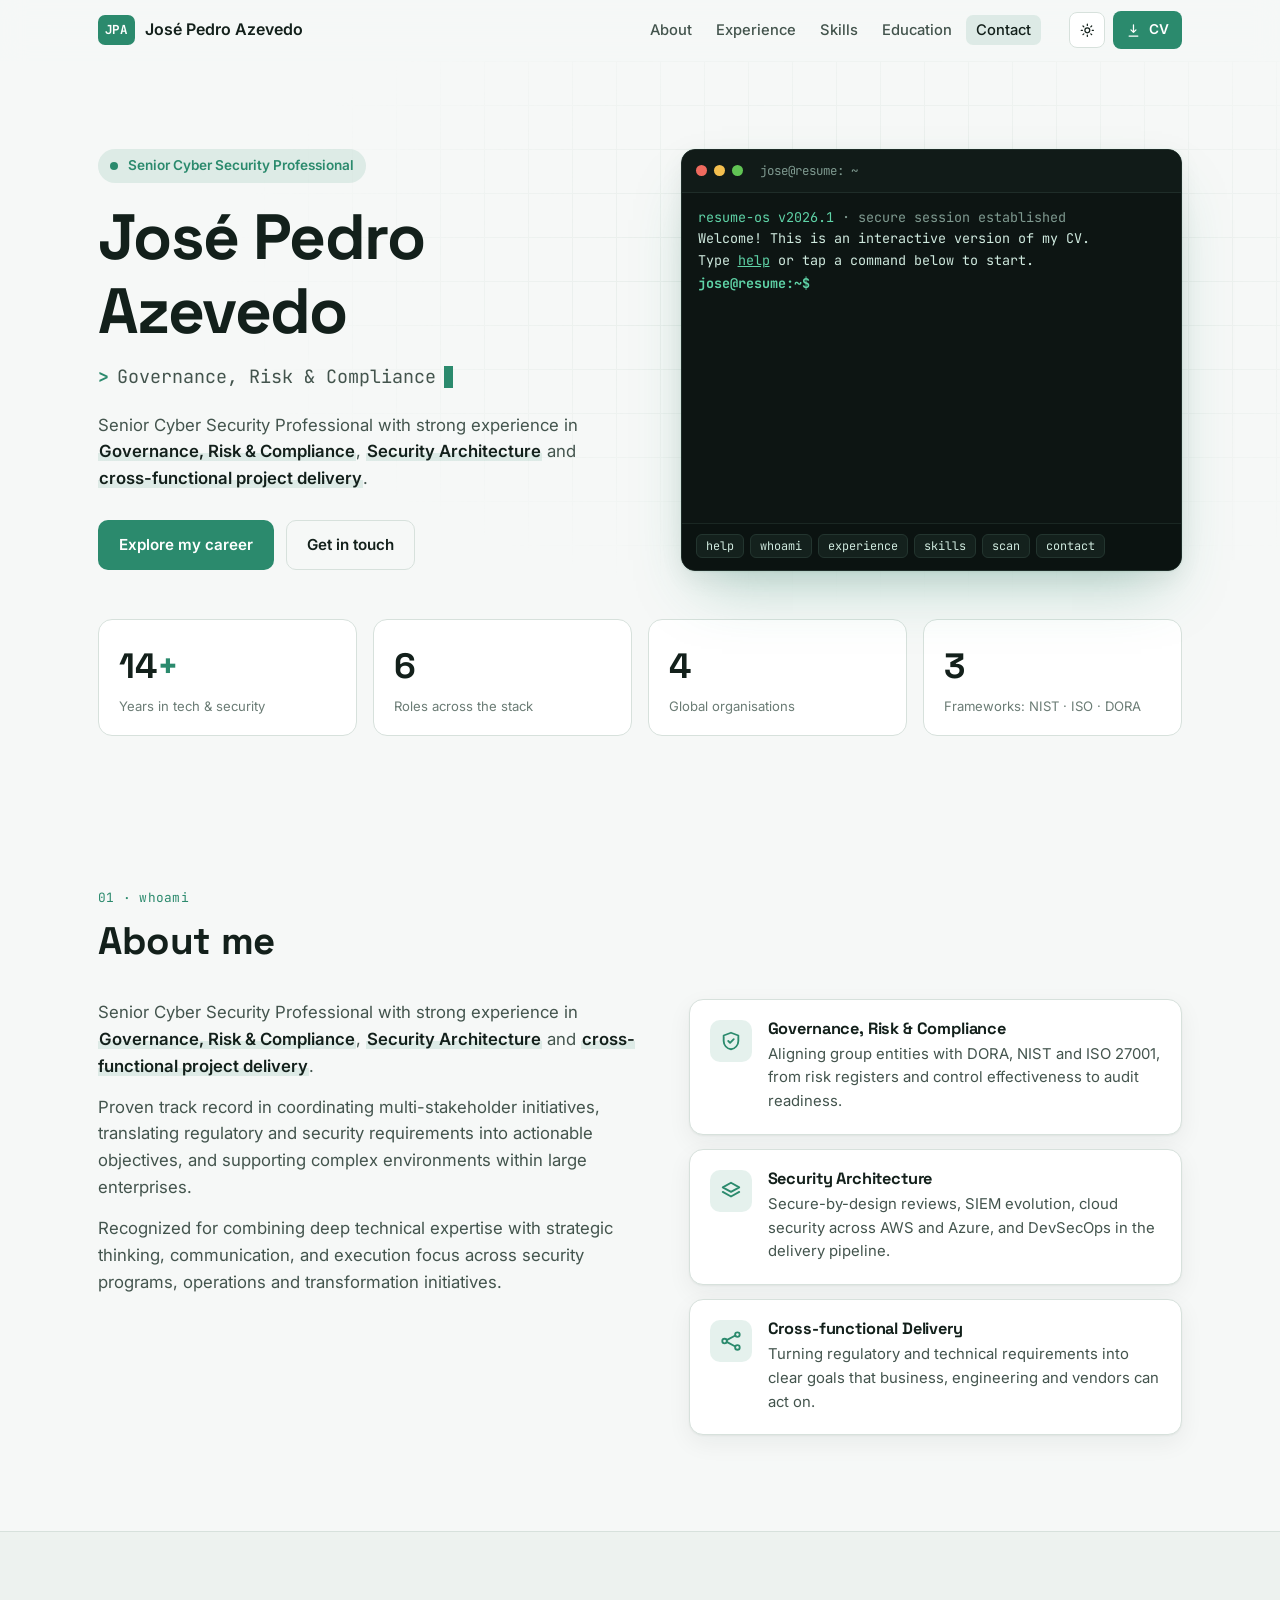
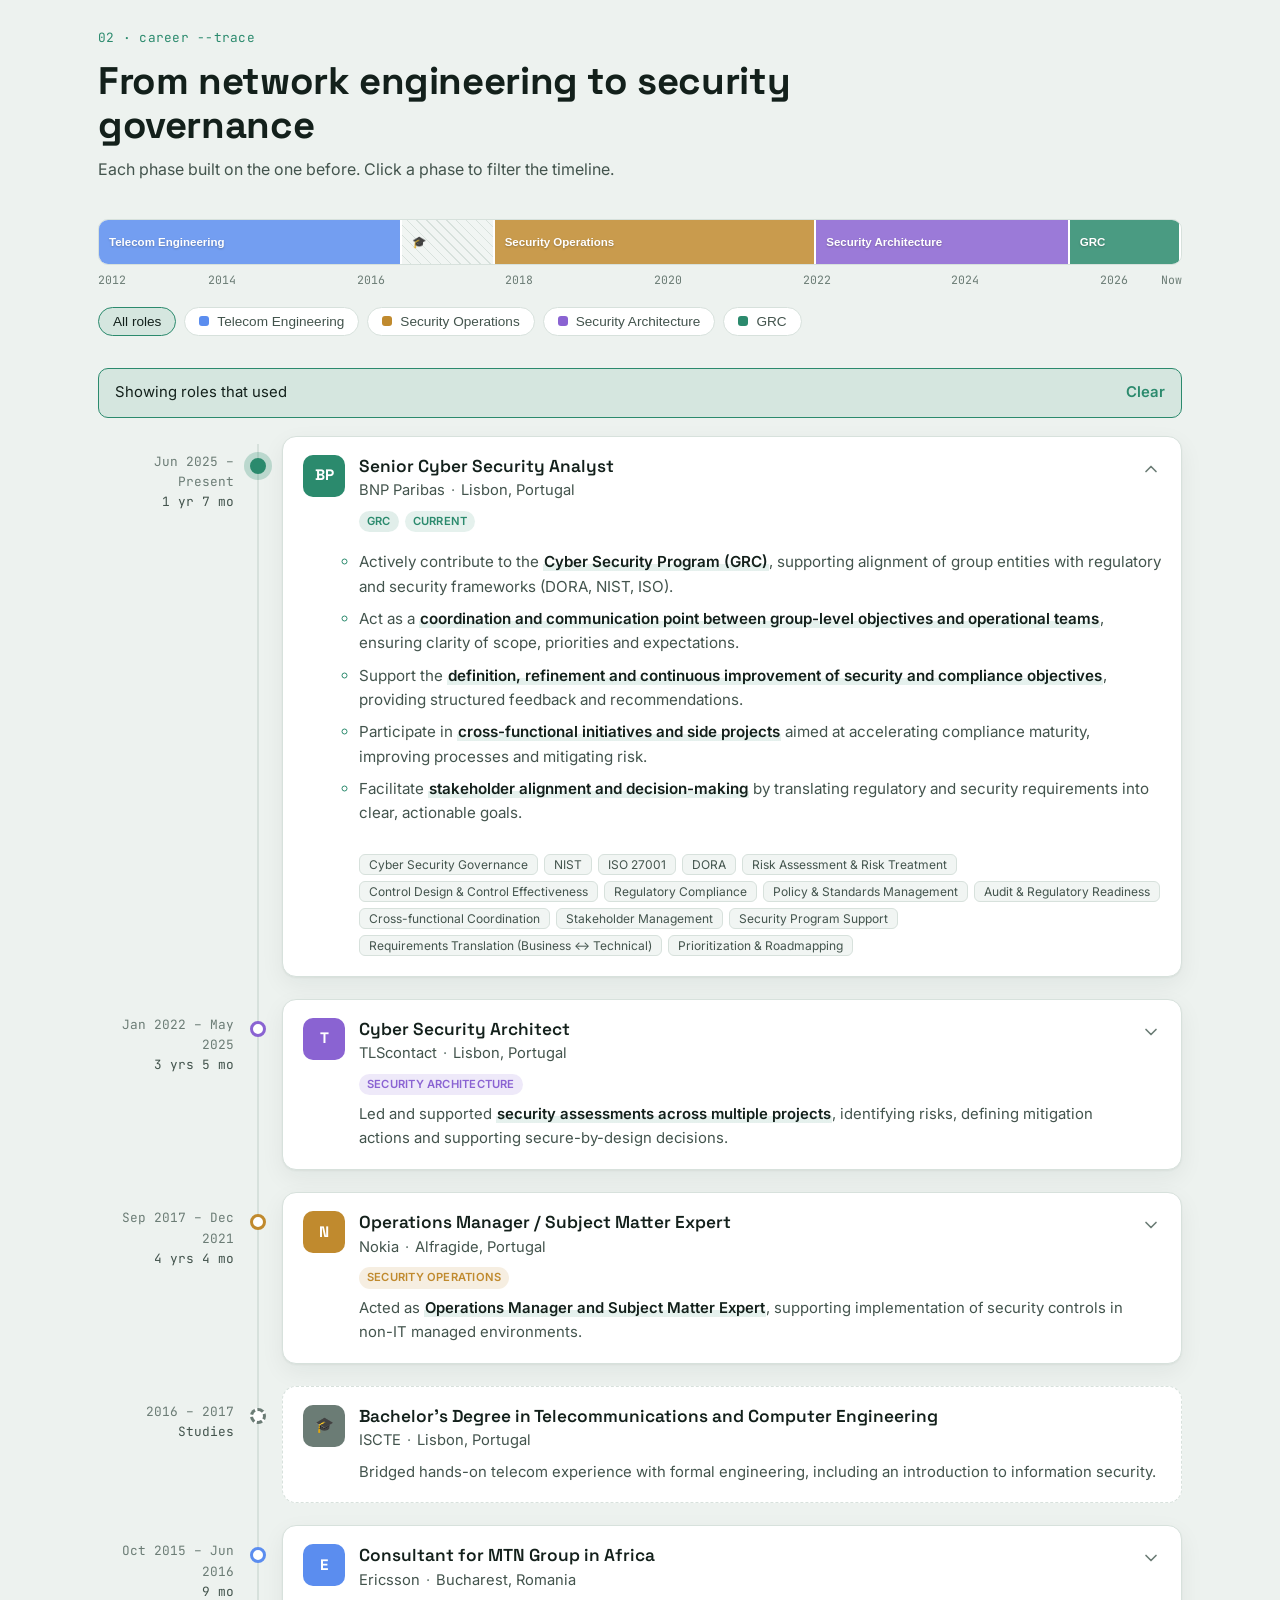
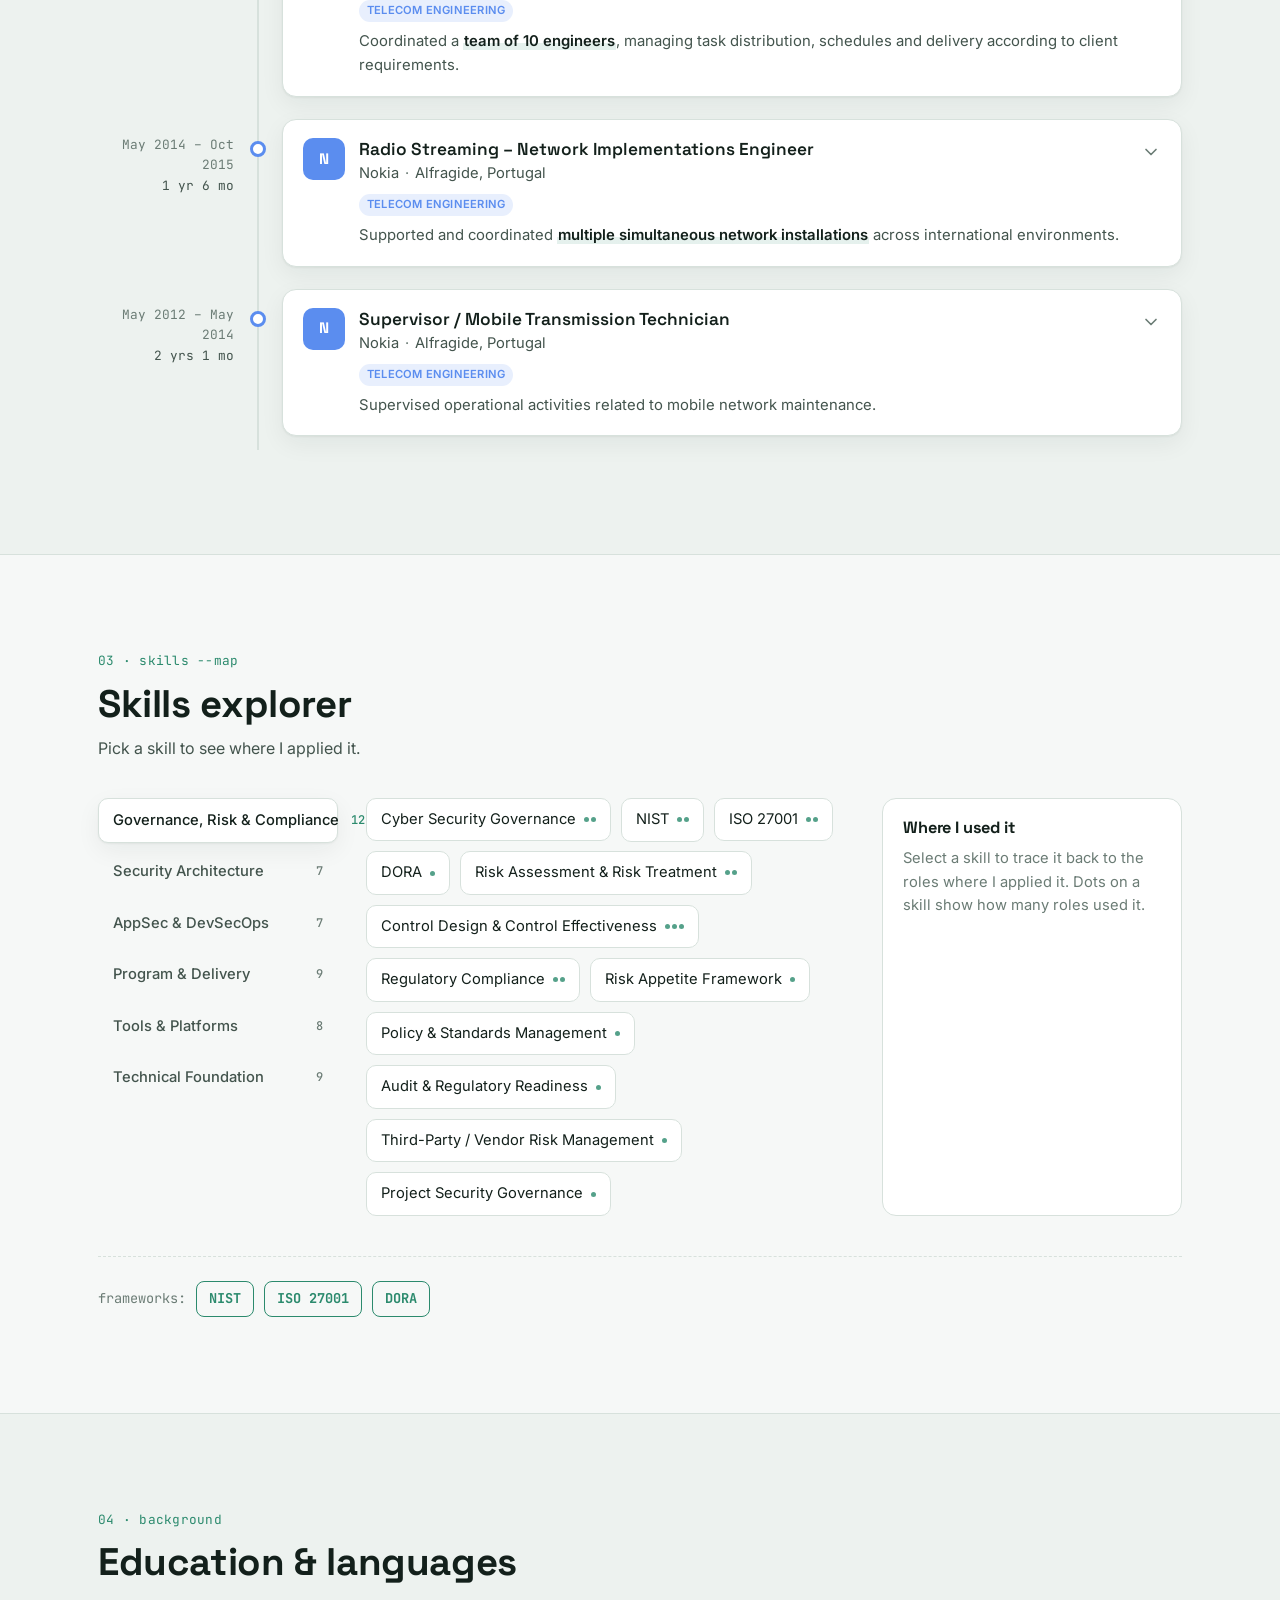
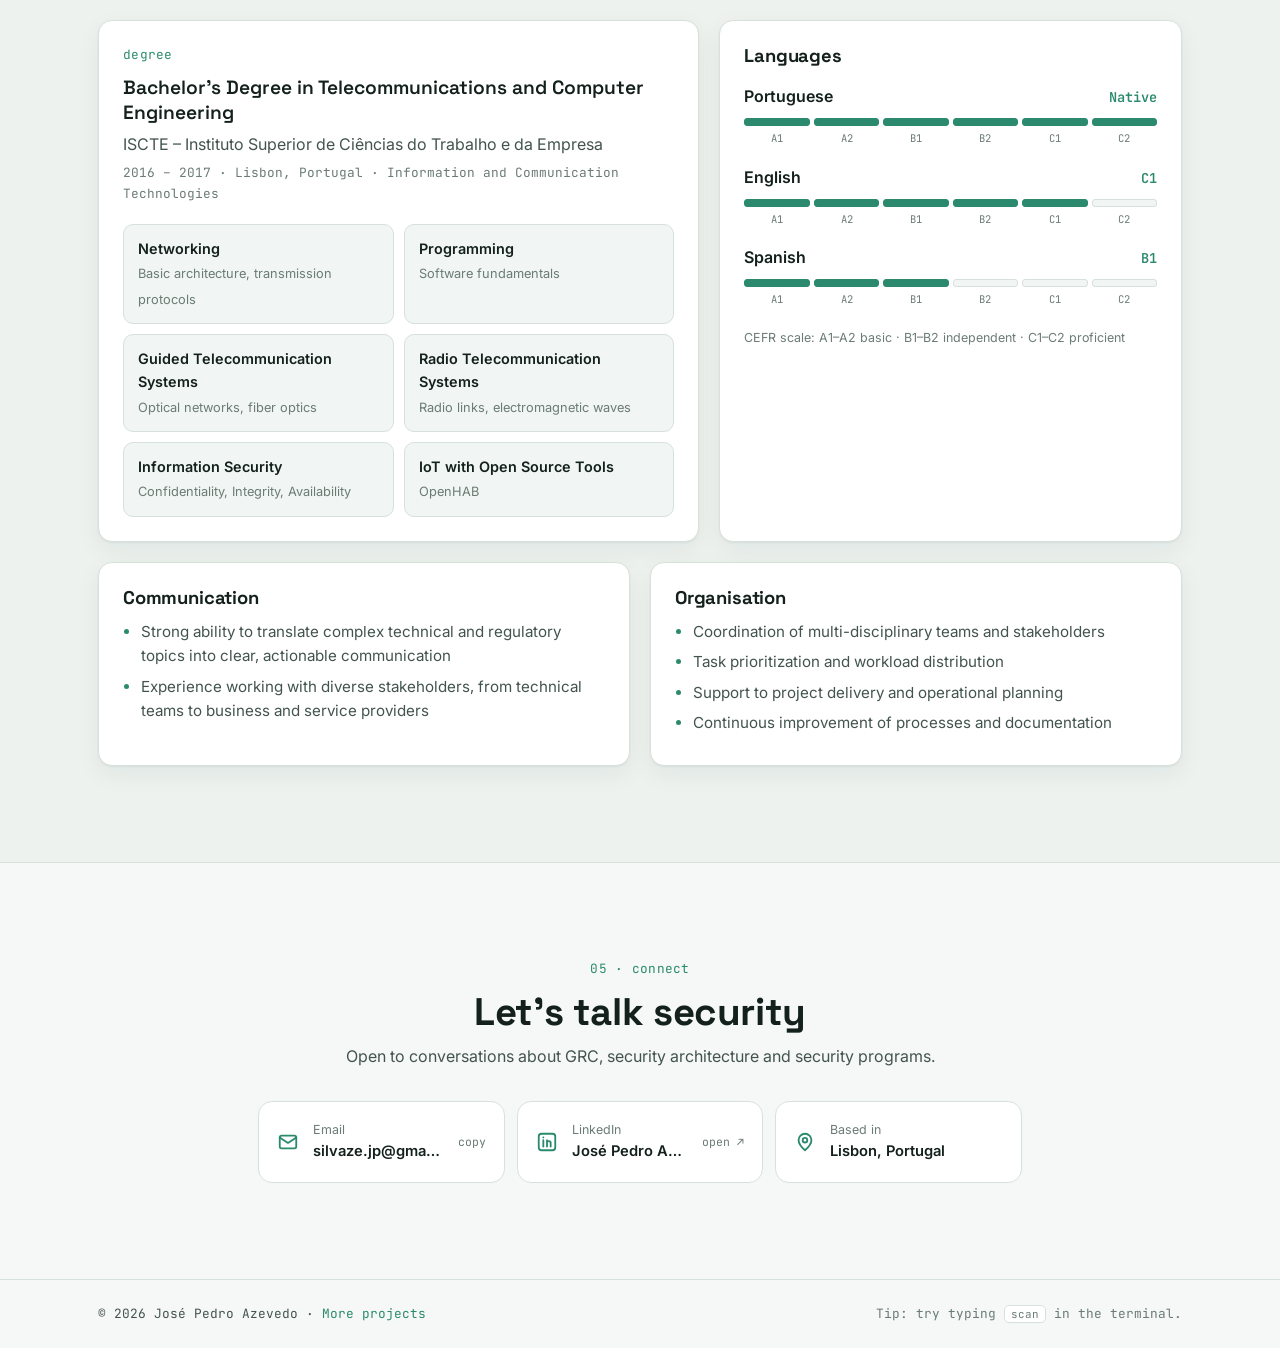
==== resume/index.html @ 29879150 "Restructure as portfolio: landing page at root, resume in resume/" ====
<!doctype html>
<html lang="en">
<head>
  <meta charset="utf-8">
  <meta name="viewport" content="width=device-width, initial-scale=1">
  <title>José Pedro Azevedo · Cyber Security</title>
  <meta name="description" content="José Pedro Azevedo – Senior Cyber Security Professional specialising in Governance, Risk & Compliance, Security Architecture and cross-functional delivery.">
  <link rel="icon" href="data:image/svg+xml,%3Csvg xmlns='http://www.w3.org/2000/svg' viewBox='0 0 32 32'%3E%3Cpath d='M16 2 4 7v8c0 7.5 5 13.5 12 15 7-1.5 12-7.5 12-15V7z' fill='%233b9e80'/%3E%3Cpath d='m11 16 3.5 3.5L21 13' stroke='%23fff' stroke-width='2.5' fill='none' stroke-linecap='round' stroke-linejoin='round'/%3E%3C/svg%3E">
  <link rel="preconnect" href="https://fonts.googleapis.com">
  <link rel="preconnect" href="https://fonts.gstatic.com" crossorigin>
  <link href="https://fonts.googleapis.com/css2?family=Inter:wght@400;500;600;700&family=JetBrains+Mono:wght@400;500;700&family=Space+Grotesk:wght@500;600;700&display=swap" rel="stylesheet">
  <link rel="stylesheet" href="css/styles.css">
  <script>
    // Apply saved theme before paint to avoid a flash
    try { const t = localStorage.getItem("theme"); if (t) document.documentElement.dataset.theme = t; } catch (e) {}
  </script>
</head>
<body>
  <a class="skip-link" href="#main">Skip to content</a>

  <header class="nav" id="top">
    <div class="container nav-inner">
      <a class="brand" href="#top" aria-label="Back to top">
        <span class="brand-mark" aria-hidden="true">JPA</span>
        <span class="brand-text">José Pedro Azevedo</span>
      </a>
      <nav aria-label="Sections">
        <ul class="nav-links">
          <li><a href="#about">About</a></li>
          <li><a href="#experience">Experience</a></li>
          <li><a href="#skills">Skills</a></li>
          <li><a href="#education">Education</a></li>
          <li><a href="#contact">Contact</a></li>
        </ul>
      </nav>
      <div class="nav-actions">
        <button class="icon-btn" id="theme-toggle" type="button" aria-label="Toggle light and dark theme">
          <svg class="i-sun" viewBox="0 0 24 24" aria-hidden="true"><circle cx="12" cy="12" r="4"/><path d="M12 2v2M12 20v2M4.9 4.9l1.4 1.4M17.7 17.7l1.4 1.4M2 12h2M20 12h2M4.9 19.1l1.4-1.4M17.7 6.3l1.4-1.4"/></svg>
          <svg class="i-moon" viewBox="0 0 24 24" aria-hidden="true"><path d="M21 12.8A9 9 0 1 1 11.2 3a7 7 0 0 0 9.8 9.8z"/></svg>
        </button>
        <a class="btn btn-small" id="cv-download" href="#" download>
          <svg viewBox="0 0 24 24" aria-hidden="true"><path d="M12 3v12m0 0-4-4m4 4 4-4M5 21h14"/></svg>
          <span>CV</span>
        </a>
      </div>
    </div>
  </header>

  <main id="main">
    <!-- HERO -->
    <section class="hero">
      <div class="grid-bg" aria-hidden="true"></div>
      <div class="container hero-inner">
        <div class="hero-copy">
          <p class="eyebrow"><span class="status-dot" aria-hidden="true"></span><span id="hero-title"></span></p>
          <h1 id="hero-name"></h1>
          <p class="hero-roles mono" aria-live="polite">
            <span class="prompt" aria-hidden="true">&gt;</span>
            <span id="typed-role"></span><span class="caret" aria-hidden="true"></span>
          </p>
          <p class="hero-lede" id="hero-lede"></p>
          <div class="hero-ctas">
            <a class="btn" href="#experience">Explore my career</a>
            <a class="btn btn-ghost" href="#contact">Get in touch</a>
          </div>
        </div>

        <div class="terminal" id="terminal" aria-label="Interactive resume terminal">
          <div class="terminal-bar">
            <span class="dot red"></span><span class="dot amber"></span><span class="dot green"></span>
            <span class="terminal-title mono">jose@resume: ~</span>
          </div>
          <div class="terminal-body mono" id="terminal-body" tabindex="0">
            <div id="terminal-output" aria-live="polite"></div>
            <form class="terminal-input-row" id="terminal-form" autocomplete="off">
              <label class="prompt" for="terminal-input">jose@resume:~$</label>
              <input id="terminal-input" type="text" spellcheck="false" autocapitalize="off" aria-label="Terminal command">
            </form>
          </div>
          <div class="terminal-hints" id="terminal-hints" aria-label="Suggested commands"></div>
        </div>
      </div>

      <div class="container">
        <dl class="stats" id="stats"></dl>
      </div>
    </section>

    <!-- ABOUT -->
    <section class="section" id="about">
      <div class="container">
        <header class="section-head reveal">
          <p class="section-kicker mono">01 · whoami</p>
          <h2>About me</h2>
        </header>
        <div class="about-grid">
          <div class="about-text reveal" id="about-text"></div>
          <div class="pillars" id="pillars"></div>
        </div>
      </div>
    </section>

    <!-- EXPERIENCE -->
    <section class="section section-alt" id="experience">
      <div class="container">
        <header class="section-head reveal">
          <p class="section-kicker mono">02 · career --trace</p>
          <h2>From network engineering to security governance</h2>
          <p class="section-sub">Each phase built on the one before. Click a phase to filter the timeline.</p>
        </header>

        <div class="trajectory reveal" id="trajectory">
          <div class="trajectory-track" id="trajectory-track"></div>
          <div class="trajectory-axis mono" id="trajectory-axis"></div>
          <div class="phase-filters" id="phase-filters" role="toolbar" aria-label="Filter by career phase"></div>
        </div>

        <div class="skill-banner" id="skill-banner" hidden>
          <span>Showing roles that used <strong id="skill-banner-name"></strong></span>
          <button type="button" class="link-btn" id="skill-banner-clear">Clear</button>
        </div>

        <ol class="timeline" id="timeline"></ol>
      </div>
    </section>

    <!-- SKILLS -->
    <section class="section" id="skills">
      <div class="container">
        <header class="section-head reveal">
          <p class="section-kicker mono">03 · skills --map</p>
          <h2>Skills explorer</h2>
          <p class="section-sub">Pick a skill to see where I applied it.</p>
        </header>

        <div class="skills-layout">
          <div class="skill-tabs" id="skill-tabs" role="tablist" aria-label="Skill categories"></div>
          <div class="skill-panel">
            <div class="skill-chips" id="skill-chips" role="tabpanel"></div>
            <aside class="skill-detail" id="skill-detail" aria-live="polite"></aside>
          </div>
        </div>

        <div class="frameworks reveal" aria-label="Frameworks">
          <span class="mono muted">frameworks:</span>
          <span class="fw">NIST</span><span class="fw">ISO 27001</span><span class="fw">DORA</span>
        </div>
      </div>
    </section>

    <!-- EDUCATION + LANGUAGES -->
    <section class="section section-alt" id="education">
      <div class="container">
        <header class="section-head reveal">
          <p class="section-kicker mono">04 · background</p>
          <h2>Education &amp; languages</h2>
        </header>
        <div class="edu-grid">
          <article class="card edu-card reveal" id="edu-card"></article>
          <article class="card reveal">
            <h3>Languages</h3>
            <div id="languages"></div>
            <p class="cefr-note muted">CEFR scale: A1–A2 basic · B1–B2 independent · C1–C2 proficient</p>
          </article>
        </div>
        <div class="soft-grid" id="soft-skills"></div>
      </div>
    </section>

    <!-- CONTACT -->
    <section class="section contact" id="contact">
      <div class="container contact-inner reveal">
        <p class="section-kicker mono">05 · connect</p>
        <h2>Let's talk security</h2>
        <p class="section-sub">Open to conversations about GRC, security architecture and security programs.</p>
        <div class="contact-actions">
          <button type="button" class="contact-card" id="copy-email">
            <svg viewBox="0 0 24 24" aria-hidden="true"><rect x="3" y="5" width="18" height="14" rx="2"/><path d="m3 7 9 6 9-6"/></svg>
            <span><span class="contact-label">Email</span><span class="contact-value" id="email-value"></span></span>
            <span class="contact-hint mono" id="copy-hint">copy</span>
          </button>
          <a class="contact-card" id="linkedin-link" target="_blank" rel="noopener">
            <svg viewBox="0 0 24 24" aria-hidden="true"><rect x="3" y="3" width="18" height="18" rx="3"/><path d="M8 10v7M8 7v.01M12 17v-4a2 2 0 0 1 4 0v4M12 10v7"/></svg>
            <span><span class="contact-label">LinkedIn</span><span class="contact-value">José Pedro Azevedo</span></span>
            <span class="contact-hint mono">open ↗</span>
          </a>
          <div class="contact-card static">
            <svg viewBox="0 0 24 24" aria-hidden="true"><path d="M12 21s-7-6.2-7-11a7 7 0 0 1 14 0c0 4.8-7 11-7 11z"/><circle cx="12" cy="10" r="2.5"/></svg>
            <span><span class="contact-label">Based in</span><span class="contact-value" id="location-value"></span></span>
          </div>
        </div>
      </div>
    </section>
  </main>

  <footer class="footer">
    <div class="container footer-inner mono">
      <span>© <span id="year"></span> José Pedro Azevedo · <a href="../">More projects</a></span>
      <span class="muted">Tip: try typing <kbd>scan</kbd> in the terminal.</span>
    </div>
  </footer>

  <script src="js/data.js"></script>
  <script src="js/app.js"></script>
</body>
</html>
---- resume/css/styles.css ----
/* ---------- Tokens ---------- */
:root {
  --bg: #f6f8f7;
  --bg-alt: #edf2ef;
  --surface: #ffffff;
  --surface-2: #f1f5f3;
  --border: #d7e1dc;
  --text: #13201b;
  --text-2: #43544d;
  --muted: #6b7c75;
  --accent: #2b8a6d;
  --accent-strong: #0d5942;
  --accent-soft: rgba(43, 138, 109, 0.12);
  --accent-glow: rgba(43, 138, 109, 0.28);
  --term-bg: #0d1513;
  --term-text: #cfe9de;
  --term-muted: #7f9a90;
  --term-accent: #5fd3a7;
  --phase-telecom: #5b8def;
  --phase-secops: #c08a2e;
  --phase-arch: #8a63d2;
  --phase-grc: #2b8a6d;
  --shadow: 0 1px 2px rgba(16, 32, 26, 0.05), 0 8px 24px rgba(16, 32, 26, 0.06);
  --radius: 14px;
  --font-sans: "Inter", system-ui, -apple-system, "Segoe UI", sans-serif;
  --font-display: "Space Grotesk", var(--font-sans);
  --font-mono: "JetBrains Mono", ui-monospace, "Cascadia Code", Consolas, monospace;
  color-scheme: light;
}

@media (prefers-color-scheme: dark) {
  :root:not([data-theme="light"]) {
    --bg: #0a100e;
    --bg-alt: #0e1613;
    --surface: #121c19;
    --surface-2: #17231f;
    --border: #22332d;
    --text: #e6f0ec;
    --text-2: #b3c4bd;
    --muted: #7d918a;
    --accent: #4cc497;
    --accent-strong: #7fe0bb;
    --accent-soft: rgba(76, 196, 151, 0.12);
    --accent-glow: rgba(76, 196, 151, 0.3);
    --term-bg: #070c0b;
    --phase-telecom: #6f9cf5;
    --phase-secops: #e0a94a;
    --phase-arch: #a585e6;
    --phase-grc: #4cc497;
    --shadow: 0 1px 2px rgba(0, 0, 0, 0.3), 0 12px 32px rgba(0, 0, 0, 0.35);
    color-scheme: dark;
  }
}

:root[data-theme="dark"] {
  --bg: #0a100e;
  --bg-alt: #0e1613;
  --surface: #121c19;
  --surface-2: #17231f;
  --border: #22332d;
  --text: #e6f0ec;
  --text-2: #b3c4bd;
  --muted: #7d918a;
  --accent: #4cc497;
  --accent-strong: #7fe0bb;
  --accent-soft: rgba(76, 196, 151, 0.12);
  --accent-glow: rgba(76, 196, 151, 0.3);
  --term-bg: #070c0b;
  --phase-telecom: #6f9cf5;
  --phase-secops: #e0a94a;
  --phase-arch: #a585e6;
  --phase-grc: #4cc497;
  --shadow: 0 1px 2px rgba(0, 0, 0, 0.3), 0 12px 32px rgba(0, 0, 0, 0.35);
  color-scheme: dark;
}

/* ---------- Base ---------- */
*, *::before, *::after { box-sizing: border-box; }
html { scroll-behavior: smooth; scroll-padding-top: 72px; }
body {
  margin: 0;
  background: var(--bg);
  color: var(--text);
  font-family: var(--font-sans);
  font-size: 16px;
  line-height: 1.6;
  -webkit-font-smoothing: antialiased;
  overflow-x: hidden;
}
h1, h2, h3 { font-family: var(--font-display); line-height: 1.15; margin: 0; letter-spacing: -0.01em; }
h2 { font-size: clamp(1.7rem, 3.2vw, 2.4rem); }
h3 { font-size: 1.15rem; }
p { margin: 0; }
a { color: var(--accent); text-decoration: none; }
a:hover { text-decoration: underline; }
svg { width: 1.1em; height: 1.1em; fill: none; stroke: currentColor; stroke-width: 2; stroke-linecap: round; stroke-linejoin: round; flex-shrink: 0; }
strong, mark.hl { color: var(--text); font-weight: 600; }
mark.hl { background: linear-gradient(transparent 62%, var(--accent-soft) 62%); padding: 0 1px; }
.mono { font-family: var(--font-mono); }
.muted { color: var(--muted); }
kbd { font-family: var(--font-mono); font-size: 0.85em; padding: 1px 6px; border: 1px solid var(--border); border-radius: 5px; background: var(--surface); }
:focus-visible { outline: 2px solid var(--accent); outline-offset: 2px; border-radius: 6px; }

.container { width: 100%; max-width: 1140px; margin: 0 auto; padding: 0 16px; }
@media (min-width: 640px) { .container { padding: 0 28px; } }

.skip-link { position: absolute; left: -999px; top: 8px; background: var(--accent); color: #fff; padding: 8px 12px; border-radius: 8px; z-index: 100; }
.skip-link:focus { left: 8px; }

/* ---------- Buttons ---------- */
.btn {
  display: inline-flex; align-items: center; gap: 8px;
  padding: 12px 20px; border-radius: 10px;
  background: var(--accent); color: #fff; font-weight: 600; font-size: 0.95rem;
  border: 1px solid transparent; cursor: pointer;
  transition: transform 0.15s ease, box-shadow 0.2s ease, background 0.2s;
}
:root[data-theme="dark"] .btn:not(.btn-ghost) { color: #06120d; }
@media (prefers-color-scheme: dark) { :root:not([data-theme="light"]) .btn:not(.btn-ghost) { color: #06120d; } }
.btn:hover { text-decoration: none; transform: translateY(-1px); box-shadow: 0 6px 20px var(--accent-glow); }
.btn-ghost { background: transparent; color: var(--text); border-color: var(--border); }
.btn-ghost:hover { border-color: var(--accent); box-shadow: none; }
.btn-small { padding: 7px 12px; font-size: 0.85rem; border-radius: 8px; }
.icon-btn {
  display: grid; place-items: center; width: 36px; height: 36px;
  border-radius: 8px; border: 1px solid var(--border); background: var(--surface); color: var(--text); cursor: pointer;
}
.icon-btn:hover { border-color: var(--accent); }
.i-moon { display: none; }
:root[data-theme="dark"] .i-sun { display: none; }
:root[data-theme="dark"] .i-moon { display: block; }
@media (prefers-color-scheme: dark) {
  :root:not([data-theme="light"]) .i-sun { display: none; }
  :root:not([data-theme="light"]) .i-moon { display: block; }
}
.link-btn { background: none; border: 0; color: var(--accent); font: inherit; font-weight: 600; cursor: pointer; padding: 0; }

/* ---------- Nav ---------- */
.nav {
  position: sticky; top: 0; z-index: 50;
  background: color-mix(in srgb, var(--bg) 82%, transparent);
  backdrop-filter: saturate(160%) blur(12px);
  border-bottom: 1px solid transparent;
  transition: border-color 0.2s;
}
.nav.scrolled { border-bottom-color: var(--border); }
.nav-inner { display: flex; align-items: center; gap: 20px; height: 60px; }
.brand { display: flex; align-items: center; gap: 10px; color: var(--text); font-weight: 600; }
.brand:hover { text-decoration: none; }
.brand-mark {
  font-family: var(--font-mono); font-size: 0.78rem; font-weight: 700;
  padding: 5px 7px; border-radius: 7px; background: var(--accent); color: #fff; letter-spacing: 0.04em;
}
.brand-text { display: none; }
@media (min-width: 1000px) { .brand-text { display: inline; } }
nav { margin-left: auto; }
.nav-links { display: none; list-style: none; margin: 0; padding: 0; gap: 4px; }
@media (min-width: 760px) { .nav-links { display: flex; } }
.nav-links a { color: var(--text-2); padding: 6px 10px; border-radius: 7px; font-size: 0.92rem; font-weight: 500; }
.nav-links a:hover, .nav-links a.active { color: var(--text); background: var(--accent-soft); text-decoration: none; }
.nav-actions { display: flex; gap: 8px; align-items: center; margin-left: auto; }
@media (min-width: 760px) { .nav-actions { margin-left: 8px; } }

/* ---------- Hero ---------- */
.hero { position: relative; padding: 56px 0 40px; overflow: hidden; }
@media (min-width: 900px) { .hero { padding: 88px 0 56px; } }
.grid-bg {
  position: absolute; inset: 0; pointer-events: none;
  background-image:
    linear-gradient(var(--border) 1px, transparent 1px),
    linear-gradient(90deg, var(--border) 1px, transparent 1px);
  background-size: 44px 44px;
  mask-image: radial-gradient(ellipse 70% 60% at 70% 30%, #000 10%, transparent 75%);
  -webkit-mask-image: radial-gradient(ellipse 70% 60% at 70% 30%, #000 10%, transparent 75%);
  opacity: 0.55;
}
.hero-inner { position: relative; display: grid; gap: 40px; align-items: center; }
@media (min-width: 960px) { .hero-inner { grid-template-columns: 1.05fr 1fr; gap: 56px; } }
.eyebrow {
  display: inline-flex; align-items: center; gap: 10px;
  font-size: 0.85rem; font-weight: 600; color: var(--accent);
  padding: 6px 12px; border-radius: 999px; background: var(--accent-soft);
}
.status-dot { width: 8px; height: 8px; border-radius: 50%; background: var(--accent); box-shadow: 0 0 0 0 var(--accent-glow); animation: pulse 2s infinite; }
@keyframes pulse { 0% { box-shadow: 0 0 0 0 var(--accent-glow); } 70% { box-shadow: 0 0 0 10px transparent; } 100% { box-shadow: 0 0 0 0 transparent; } }
.hero h1 { font-size: clamp(2.4rem, 6vw, 4rem); margin: 18px 0 12px; letter-spacing: -0.025em; }
.hero-roles { font-size: clamp(0.95rem, 2vw, 1.15rem); color: var(--text-2); min-height: 1.8em; display: flex; align-items: center; gap: 8px; }
.prompt { color: var(--accent); font-weight: 700; }
.caret { display: inline-block; width: 9px; height: 1.15em; background: var(--accent); animation: blink 1s steps(1) infinite; vertical-align: text-bottom; }
@keyframes blink { 50% { opacity: 0; } }
.hero-lede { margin-top: 18px; font-size: 1.05rem; color: var(--text-2); max-width: 56ch; }
.hero-ctas { display: flex; flex-wrap: wrap; gap: 12px; margin-top: 28px; }

/* ---------- Terminal ---------- */
.terminal {
  background: var(--term-bg); border-radius: var(--radius);
  border: 1px solid #1f2d29; box-shadow: var(--shadow), 0 0 0 1px rgba(95, 211, 167, 0.04), 0 30px 60px -20px rgba(43, 138, 109, 0.35);
  overflow: hidden; min-width: 0;
}
.terminal-bar { display: flex; align-items: center; gap: 7px; padding: 11px 14px; background: #111b18; border-bottom: 1px solid #1f2d29; }
.dot { width: 11px; height: 11px; border-radius: 50%; }
.dot.red { background: #ef6a5e; } .dot.amber { background: #f4bf4f; } .dot.green { background: #61c454; }
.terminal-title { margin-left: 10px; font-size: 0.78rem; color: var(--term-muted); }
.terminal-body {
  height: 330px; overflow-y: auto; padding: 14px 16px; font-size: 0.84rem; line-height: 1.6;
  color: var(--term-text); cursor: text; scrollbar-width: thin; scrollbar-color: #2a3c36 transparent;
}
.terminal-body:focus { outline: none; }
.terminal-body .line { white-space: pre-wrap; word-break: break-word; }
.terminal-body .cmd { color: #fff; }
.terminal-body .cmd .prompt { color: var(--term-accent); margin-right: 8px; }
.terminal-body .t-accent { color: var(--term-accent); }
.terminal-body .t-muted { color: var(--term-muted); }
.terminal-body .t-warn { color: #f4bf4f; }
.terminal-body .t-err { color: #ef6a5e; }
.terminal-body .t-link { color: var(--term-accent); text-decoration: underline; cursor: pointer; }
.terminal-input-row { display: flex; align-items: center; gap: 8px; margin-top: 2px; }
.terminal-input-row .prompt { color: var(--term-accent); white-space: nowrap; }
.terminal-input-row input {
  flex: 1; min-width: 0; background: transparent; border: 0; outline: 0;
  color: #fff; font: inherit; caret-color: var(--term-accent); padding: 0;
}
.terminal-hints { display: flex; flex-wrap: wrap; gap: 6px; padding: 10px 14px 12px; border-top: 1px solid #1a2723; background: #0b1311; }
.hint {
  font-family: var(--font-mono); font-size: 0.74rem; color: var(--term-text);
  background: #14211d; border: 1px solid #23352f; border-radius: 6px; padding: 3px 9px; cursor: pointer;
}
.hint:hover { border-color: var(--term-accent); color: #fff; }

/* ---------- Stats ---------- */
.stats { display: grid; grid-template-columns: repeat(2, 1fr); gap: 12px; margin: 48px 0 0; }
@media (min-width: 760px) { .stats { grid-template-columns: repeat(4, 1fr); gap: 16px; } }
.stat { background: var(--surface); border: 1px solid var(--border); border-radius: var(--radius); padding: 18px 20px; }
.stat dt { font-size: 0.82rem; color: var(--muted); order: 2; }
.stat dd { margin: 0 0 2px; font-family: var(--font-display); font-weight: 700; font-size: clamp(1.7rem, 3.4vw, 2.2rem); color: var(--text); }
.stat dd span.unit { color: var(--accent); }
.stat { display: flex; flex-direction: column; }

/* ---------- Sections ---------- */
.section { padding: 72px 0; }
@media (min-width: 900px) { .section { padding: 96px 0; } }
.section-alt { background: var(--bg-alt); border-top: 1px solid var(--border); border-bottom: 1px solid var(--border); }
.section-head { margin-bottom: 36px; max-width: 720px; }
.section-kicker { font-size: 0.8rem; color: var(--accent); margin-bottom: 10px; letter-spacing: 0.02em; }
.section-sub { color: var(--text-2); margin-top: 10px; }
.card { background: var(--surface); border: 1px solid var(--border); border-radius: var(--radius); padding: 24px; box-shadow: var(--shadow); }

/* ---------- About ---------- */
.about-grid { display: grid; gap: 32px; }
@media (min-width: 900px) { .about-grid { grid-template-columns: 1.1fr 1fr; gap: 48px; } }
.about-text p { color: var(--text-2); font-size: 1.05rem; }
.about-text p + p { margin-top: 14px; }
.pillars { display: grid; gap: 14px; }
.pillar { display: flex; gap: 16px; padding: 20px; }
.pillar-icon { width: 42px; height: 42px; border-radius: 10px; display: grid; place-items: center; background: var(--accent-soft); color: var(--accent); flex-shrink: 0; }
.pillar-icon svg { width: 22px; height: 22px; }
.pillar h3 { font-size: 1.02rem; margin-bottom: 4px; }
.pillar p { color: var(--text-2); font-size: 0.93rem; }

/* ---------- Trajectory ---------- */
.trajectory { margin-bottom: 32px; }
.trajectory-track {
  position: relative; height: 46px; border-radius: 10px; background: var(--surface);
  border: 1px solid var(--border); overflow: hidden;
}
.seg {
  position: absolute; top: 0; bottom: 0; border: 0; padding: 0; cursor: pointer;
  background: var(--seg-color); opacity: 0.85; transition: opacity 0.2s, filter 0.2s;
  border-right: 2px solid var(--surface);
}
.seg:hover, .seg:focus-visible { opacity: 1; filter: brightness(1.08); }
.seg.dim { opacity: 0.22; }
.seg-label {
  position: absolute; left: 10px; top: 50%; transform: translateY(-50%);
  font-size: 0.72rem; font-weight: 600; color: #fff; white-space: nowrap; pointer-events: none;
  text-shadow: 0 1px 2px rgba(0, 0, 0, 0.3);
}
.seg.gap { background: repeating-linear-gradient(45deg, var(--surface-2), var(--surface-2) 6px, var(--border) 6px, var(--border) 7px); opacity: 1; cursor: default; }
.seg.gap .seg-label { color: var(--muted); text-shadow: none; }
.trajectory-axis { position: relative; height: 22px; font-size: 0.72rem; color: var(--muted); margin-top: 6px; }
.trajectory-axis span { position: absolute; transform: translateX(-50%); }
.trajectory-axis span:first-child { transform: none; }
.trajectory-axis span:last-child { transform: translateX(-100%); }
.phase-filters { display: flex; flex-wrap: wrap; gap: 8px; margin-top: 14px; }
.chip {
  display: inline-flex; align-items: center; gap: 8px;
  font-size: 0.85rem; font-weight: 500; color: var(--text-2);
  background: var(--surface); border: 1px solid var(--border); border-radius: 999px; padding: 6px 14px; cursor: pointer;
  transition: border-color 0.15s, background 0.15s, color 0.15s;
}
.chip:hover { border-color: var(--accent); color: var(--text); }
.chip[aria-pressed="true"] { background: var(--accent-soft); border-color: var(--accent); color: var(--text); }
.chip .swatch { width: 10px; height: 10px; border-radius: 3px; background: var(--seg-color); }

.skill-banner {
  display: flex; align-items: center; justify-content: space-between; gap: 12px; flex-wrap: wrap;
  padding: 12px 16px; border-radius: 10px; margin-bottom: 18px;
  background: var(--accent-soft); border: 1px solid var(--accent); font-size: 0.93rem;
}

/* ---------- Timeline ---------- */
.timeline { list-style: none; margin: 0; padding: 0; position: relative; }
.timeline::before { content: ""; position: absolute; left: 15px; top: 8px; bottom: 8px; width: 2px; background: var(--border); }
@media (min-width: 760px) { .timeline::before { left: 159px; } }
.role { position: relative; display: grid; gap: 6px; padding: 0 0 22px 44px; transition: opacity 0.3s; }
@media (min-width: 760px) { .role { grid-template-columns: 136px 1fr; gap: 48px; padding-left: 0; } }
.role[hidden] { display: none; }
.role.dim { opacity: 0.32; }
.role-node {
  position: absolute; left: 8px; top: 22px; width: 16px; height: 16px; border-radius: 50%;
  background: var(--surface); border: 3px solid var(--seg-color); z-index: 1;
}
@media (min-width: 760px) { .role-node { left: 152px; } }
.role.current .role-node { background: var(--seg-color); box-shadow: 0 0 0 6px color-mix(in srgb, var(--seg-color) 25%, transparent); }
.role-when { padding-top: 16px; font-family: var(--font-mono); font-size: 0.8rem; color: var(--muted); }
@media (min-width: 760px) { .role-when { text-align: right; } }
.role-when .dur { display: block; color: var(--text-2); }
.role-card { padding: 0; overflow: hidden; transition: border-color 0.2s, box-shadow 0.2s, transform 0.2s; }
.role.match .role-card { border-color: var(--accent); box-shadow: 0 0 0 3px var(--accent-soft), var(--shadow); }
.role-head {
  display: flex; align-items: flex-start; gap: 14px; width: 100%; text-align: left;
  background: none; border: 0; padding: 18px 20px; color: inherit; font: inherit; cursor: pointer;
}
.role-logo {
  width: 42px; height: 42px; border-radius: 10px; flex-shrink: 0; display: grid; place-items: center;
  font-family: var(--font-display); font-weight: 700; font-size: 0.95rem; color: #fff; background: var(--seg-color);
}
.role-meta { flex: 1; min-width: 0; }
.role-title { font-family: var(--font-display); font-weight: 600; font-size: 1.08rem; line-height: 1.3; }
.role-company { color: var(--text-2); font-size: 0.92rem; margin-top: 2px; }
.role-company .sep { color: var(--muted); margin: 0 6px; }
.badge {
  display: inline-block; font-size: 0.7rem; font-weight: 600; letter-spacing: 0.02em; text-transform: uppercase;
  padding: 2px 8px; border-radius: 999px; margin-top: 8px;
  color: var(--seg-color); background: color-mix(in srgb, var(--seg-color) 14%, transparent);
}
.badge.now { color: var(--accent); background: var(--accent-soft); margin-left: 6px; }
.role-preview { color: var(--text-2); font-size: 0.93rem; margin-top: 8px; }
.chev { margin-top: 4px; color: var(--muted); transition: transform 0.25s; width: 20px; height: 20px; }
.role-head[aria-expanded="true"] .chev { transform: rotate(180deg); }
.role-head[aria-expanded="true"] .role-preview { display: none; }
.role-body { display: grid; grid-template-rows: 0fr; transition: grid-template-rows 0.3s ease; }
.role-body > div { overflow: hidden; }
.role-head[aria-expanded="true"] + .role-body { grid-template-rows: 1fr; }
.role-body ul { margin: 0; padding: 0 20px 20px 76px; color: var(--text-2); font-size: 0.95rem; }
@media (max-width: 560px) { .role-body ul { padding-left: 38px; } }
.role-body li { margin-bottom: 8px; }
.role-body li::marker { color: var(--seg-color); }
.role-focus { font-family: var(--font-mono); font-size: 0.78rem; color: var(--muted); padding: 0 20px 10px 76px; }
@media (max-width: 560px) { .role-focus { padding-left: 38px; } }
.role-tags { display: flex; flex-wrap: wrap; gap: 6px; padding: 0 20px 20px 76px; }
@media (max-width: 560px) { .role-tags { padding-left: 20px; } }
.tag { font-size: 0.75rem; padding: 2px 9px; border-radius: 6px; background: var(--surface-2); border: 1px solid var(--border); color: var(--text-2); cursor: pointer; font-family: inherit; }
.tag:hover { border-color: var(--accent); color: var(--text); }

.timeline-edu .role-card { border-style: dashed; box-shadow: none; }
.timeline-edu .role-node { border-style: dashed; }

/* ---------- Skills ---------- */
.skills-layout { display: grid; gap: 20px; }
@media (min-width: 900px) { .skills-layout { grid-template-columns: 240px 1fr; gap: 28px; } }
.skill-tabs { display: flex; gap: 6px; overflow-x: auto; padding-bottom: 4px; scrollbar-width: none; }
@media (min-width: 900px) { .skill-tabs { flex-direction: column; overflow: visible; } }
.skill-tab {
  display: flex; justify-content: space-between; align-items: center; gap: 12px;
  text-align: left; white-space: nowrap; font: inherit; font-size: 0.92rem; font-weight: 500;
  padding: 10px 14px; border-radius: 10px; border: 1px solid transparent; background: transparent; color: var(--text-2); cursor: pointer;
}
.skill-tab .count { font-family: var(--font-mono); font-size: 0.75rem; color: var(--muted); }
.skill-tab:hover { background: var(--surface); color: var(--text); }
.skill-tab[aria-selected="true"] { background: var(--surface); border-color: var(--border); color: var(--text); box-shadow: var(--shadow); }
.skill-tab[aria-selected="true"] .count { color: var(--accent); }
.skill-panel { display: grid; gap: 20px; align-content: start; }
@media (min-width: 1100px) { .skill-panel { grid-template-columns: 1fr 300px; } }
.skill-chips { display: flex; flex-wrap: wrap; gap: 10px; align-content: flex-start; }
.skill-chip {
  font: inherit; font-size: 0.92rem; padding: 9px 14px; border-radius: 10px; cursor: pointer;
  background: var(--surface); border: 1px solid var(--border); color: var(--text);
  display: inline-flex; align-items: center; gap: 8px;
  transition: border-color 0.15s, transform 0.15s, background 0.15s;
  animation: chip-in 0.35s both;
}
.skill-chip:hover { border-color: var(--accent); transform: translateY(-1px); }
.skill-chip[aria-pressed="true"] { background: var(--accent); border-color: var(--accent); color: #fff; }
:root[data-theme="dark"] .skill-chip[aria-pressed="true"] { color: #06120d; }
@media (prefers-color-scheme: dark) { :root:not([data-theme="light"]) .skill-chip[aria-pressed="true"] { color: #06120d; } }
.skill-chip .pip { display: flex; gap: 2px; }
.skill-chip .pip i { width: 5px; height: 5px; border-radius: 50%; background: var(--accent); opacity: 0.8; }
.skill-chip[aria-pressed="true"] .pip i { background: currentColor; }
@keyframes chip-in { from { opacity: 0; transform: translateY(6px); } }
.skill-detail { background: var(--surface); border: 1px solid var(--border); border-radius: var(--radius); padding: 20px; min-height: 160px; }
.skill-detail h3 { font-size: 1.02rem; margin-bottom: 10px; }
.skill-detail .empty { color: var(--muted); font-size: 0.92rem; }
.skill-detail ul { list-style: none; margin: 0 0 14px; padding: 0; display: grid; gap: 10px; }
.skill-detail li { display: flex; gap: 10px; align-items: flex-start; font-size: 0.9rem; }
.skill-detail li .mini { width: 10px; height: 10px; border-radius: 3px; background: var(--seg-color); margin-top: 6px; flex-shrink: 0; }
.skill-detail li small { display: block; color: var(--muted); font-family: var(--font-mono); font-size: 0.74rem; }
.frameworks { display: flex; flex-wrap: wrap; align-items: center; gap: 10px; margin-top: 40px; padding-top: 24px; border-top: 1px dashed var(--border); font-size: 0.85rem; }
.fw { font-family: var(--font-mono); font-weight: 700; font-size: 0.85rem; padding: 6px 12px; border-radius: 8px; border: 1px solid var(--accent); color: var(--accent); }

/* ---------- Education & languages ---------- */
.edu-grid { display: grid; gap: 20px; }
@media (min-width: 900px) { .edu-grid { grid-template-columns: 1.3fr 1fr; } }
.edu-card .degree { font-family: var(--font-display); font-size: 1.2rem; font-weight: 600; line-height: 1.3; }
.edu-card .school { color: var(--text-2); margin-top: 6px; }
.edu-card .meta { font-family: var(--font-mono); font-size: 0.8rem; color: var(--muted); margin-top: 6px; }
.modules { display: grid; gap: 10px; margin-top: 20px; }
@media (min-width: 560px) { .modules { grid-template-columns: 1fr 1fr; } }
.module { padding: 12px 14px; border-radius: 10px; background: var(--surface-2); border: 1px solid var(--border); }
.module b { display: block; font-size: 0.9rem; font-weight: 600; }
.module span { font-size: 0.8rem; color: var(--muted); }
.lang { margin-top: 18px; }
.lang-head { display: flex; justify-content: space-between; align-items: baseline; font-weight: 600; }
.lang-head .level { font-family: var(--font-mono); font-size: 0.85rem; color: var(--accent); }
.meter { display: grid; grid-template-columns: repeat(6, 1fr); gap: 4px; margin-top: 8px; }
.meter i { height: 8px; border-radius: 3px; background: var(--surface-2); border: 1px solid var(--border); transition: background 0.5s; }
.meter i.on { background: var(--accent); border-color: var(--accent); }
.meter-labels { display: grid; grid-template-columns: repeat(6, 1fr); gap: 4px; font-family: var(--font-mono); font-size: 0.66rem; color: var(--muted); margin-top: 4px; text-align: center; }
.cefr-note { font-size: 0.78rem; margin-top: 20px; }
.soft-grid { display: grid; gap: 20px; margin-top: 20px; }
@media (min-width: 760px) { .soft-grid { grid-template-columns: 1fr 1fr; } }
.soft-grid ul { margin: 12px 0 0; padding-left: 18px; color: var(--text-2); font-size: 0.95rem; }
.soft-grid li { margin-bottom: 6px; }
.soft-grid li::marker { color: var(--accent); }

/* ---------- Contact ---------- */
.contact-inner { text-align: center; max-width: 820px; }
.contact-inner .section-sub { margin-bottom: 32px; }
.contact-actions { display: grid; gap: 12px; text-align: left; }
@media (min-width: 760px) { .contact-actions { grid-template-columns: repeat(3, 1fr); } }
.contact-card {
  display: flex; align-items: center; gap: 14px; padding: 18px; border-radius: var(--radius);
  background: var(--surface); border: 1px solid var(--border); color: var(--text); font: inherit; cursor: pointer; text-align: left;
  transition: border-color 0.15s, transform 0.15s; min-width: 0;
}
.contact-card:hover { border-color: var(--accent); transform: translateY(-2px); text-decoration: none; }
.contact-card.static { cursor: default; }
.contact-card.static:hover { transform: none; border-color: var(--border); }
.contact-card > svg { width: 22px; height: 22px; color: var(--accent); }
.contact-card > span:not(.contact-hint) { flex: 1; min-width: 0; }
.contact-label { display: block; font-size: 0.78rem; color: var(--muted); }
.contact-value { display: block; font-weight: 600; font-size: 0.92rem; overflow: hidden; text-overflow: ellipsis; white-space: nowrap; }
.contact-hint { font-size: 0.72rem; color: var(--muted); }

/* ---------- Footer ---------- */
.footer { border-top: 1px solid var(--border); padding: 24px 0; font-size: 0.8rem; color: var(--text-2); }
.footer-inner { display: flex; justify-content: space-between; flex-wrap: wrap; gap: 8px; }

/* ---------- Reveal ---------- */
.reveal { opacity: 0; transform: translateY(16px); transition: opacity 0.6s ease, transform 0.6s ease; }
.reveal.in { opacity: 1; transform: none; }

@media (prefers-reduced-motion: reduce) {
  html { scroll-behavior: auto; }
  *, *::before, *::after { animation: none !important; transition: none !important; }
  .reveal { opacity: 1; transform: none; }
}

@media print {
  .nav, .terminal, .hero-ctas, .footer, .grid-bg, .phase-filters, .skill-tabs { display: none !important; }
  .reveal { opacity: 1; transform: none; }
  .role-body { grid-template-rows: 1fr !important; }
}
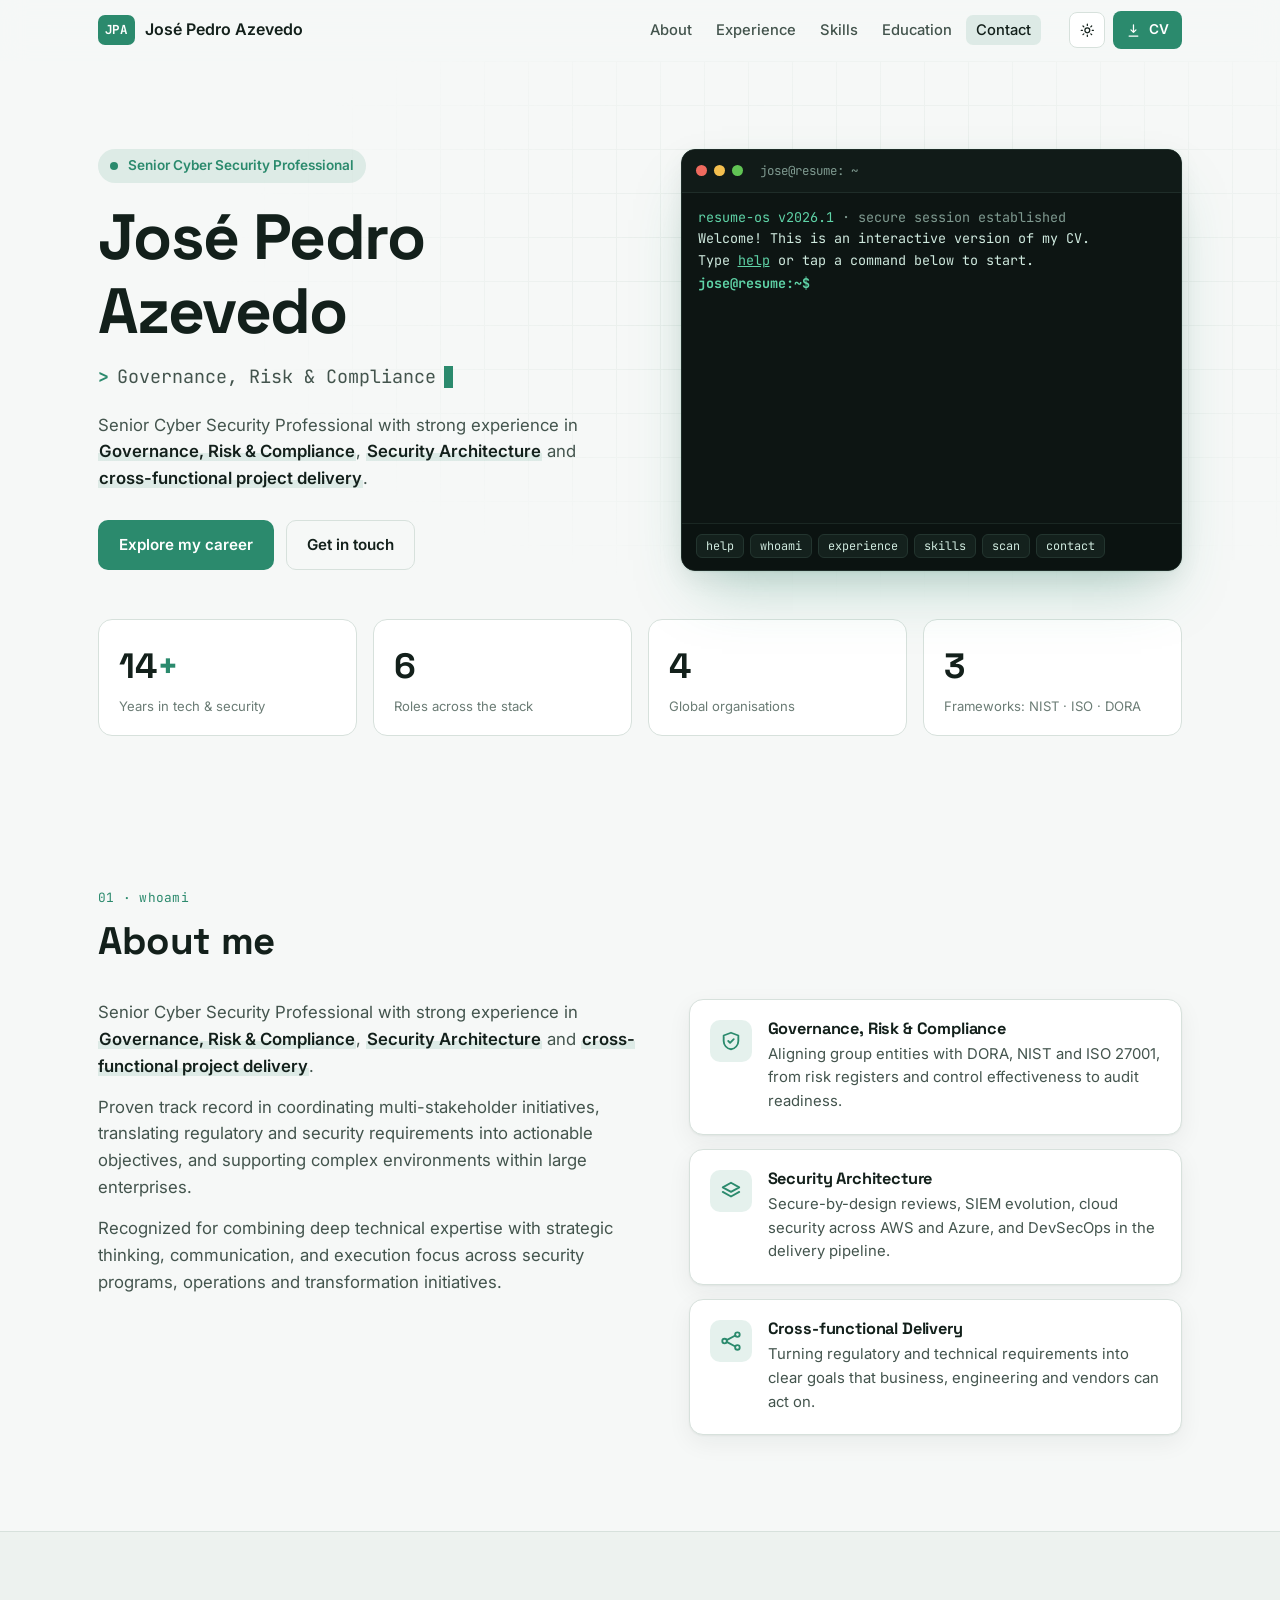
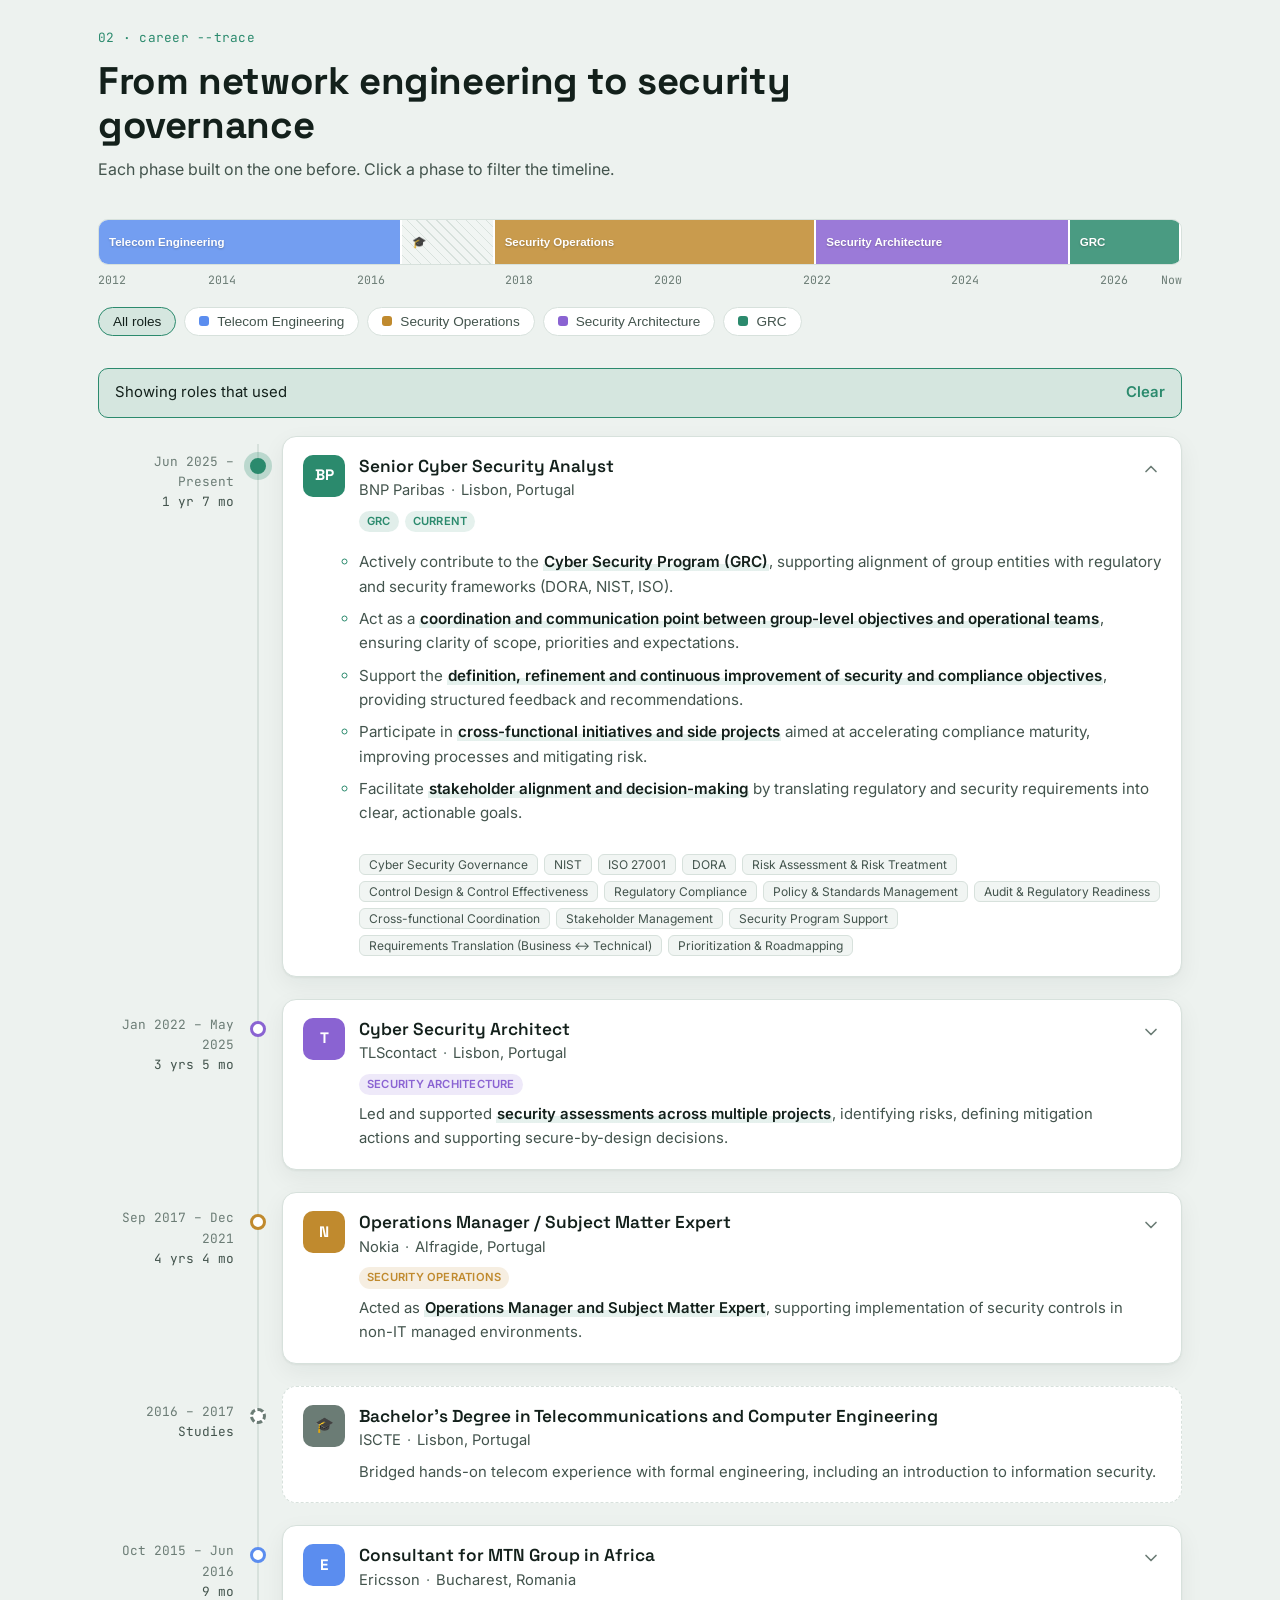
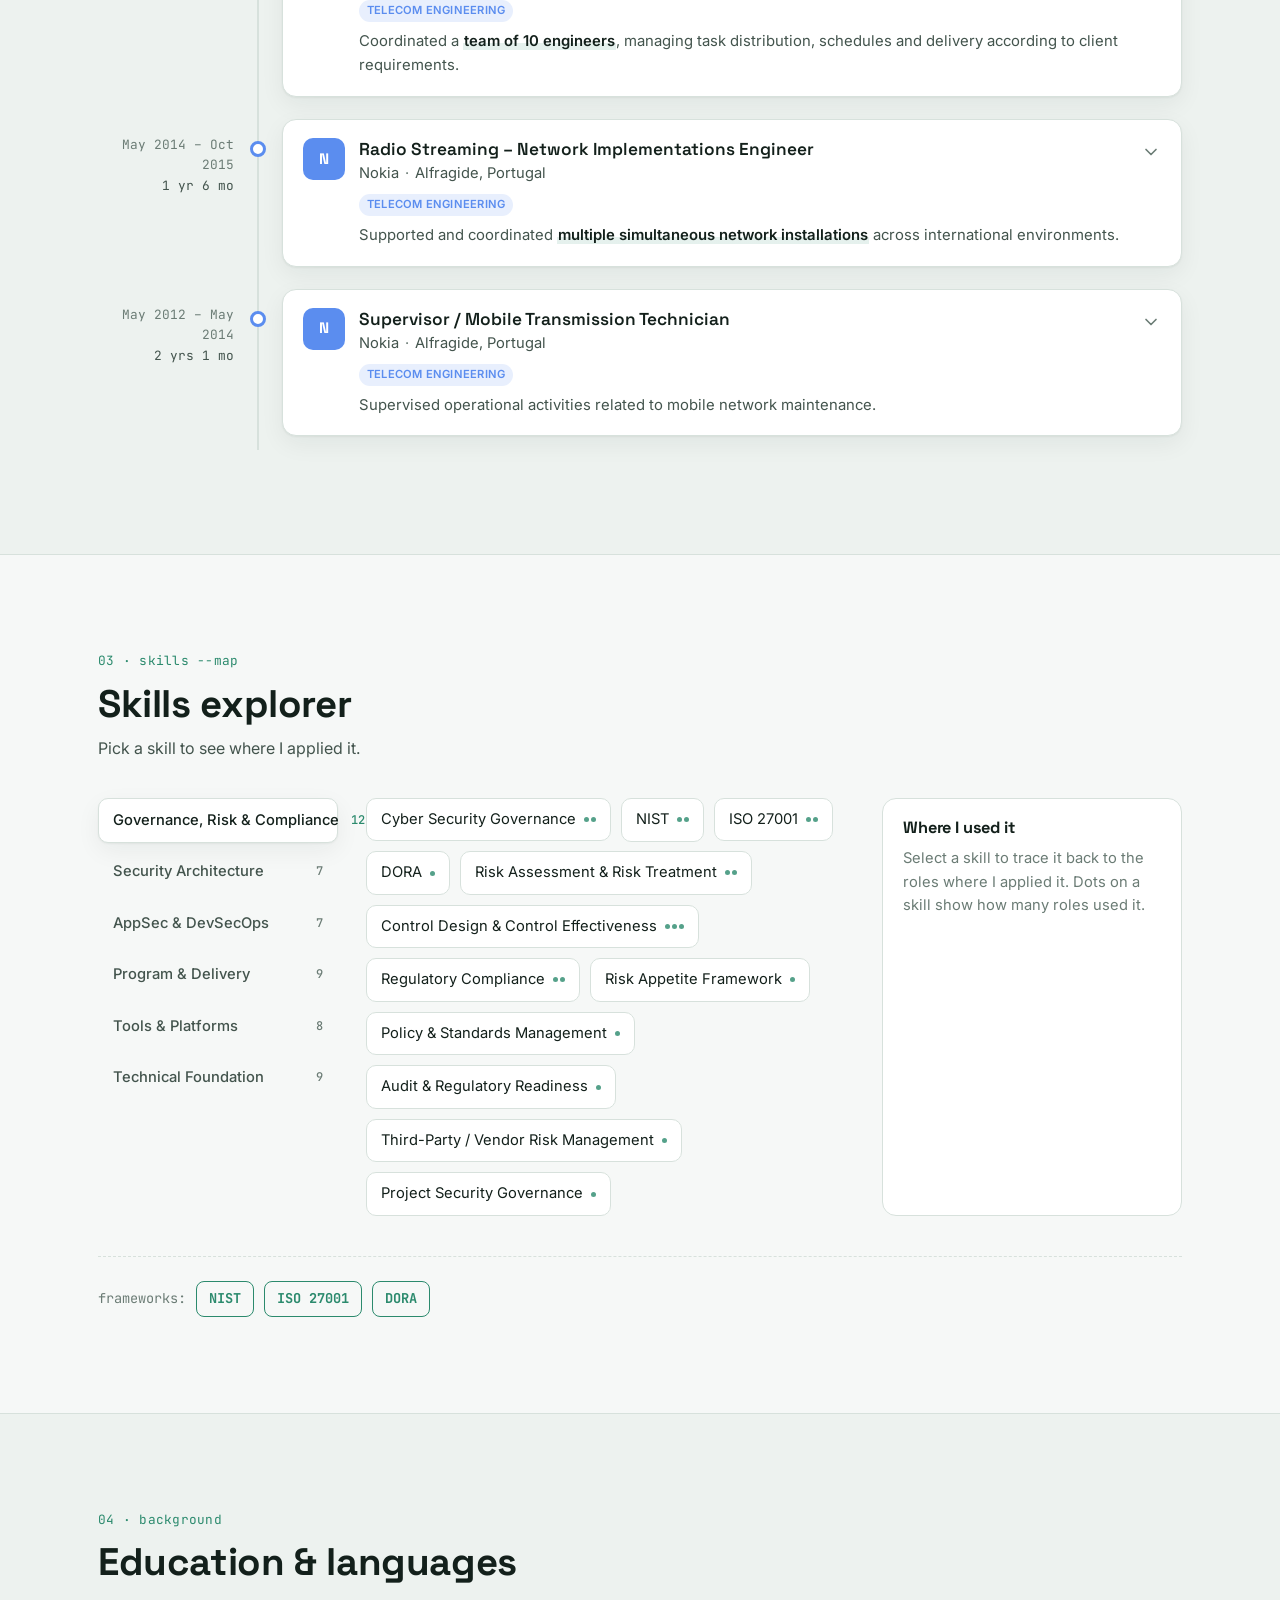
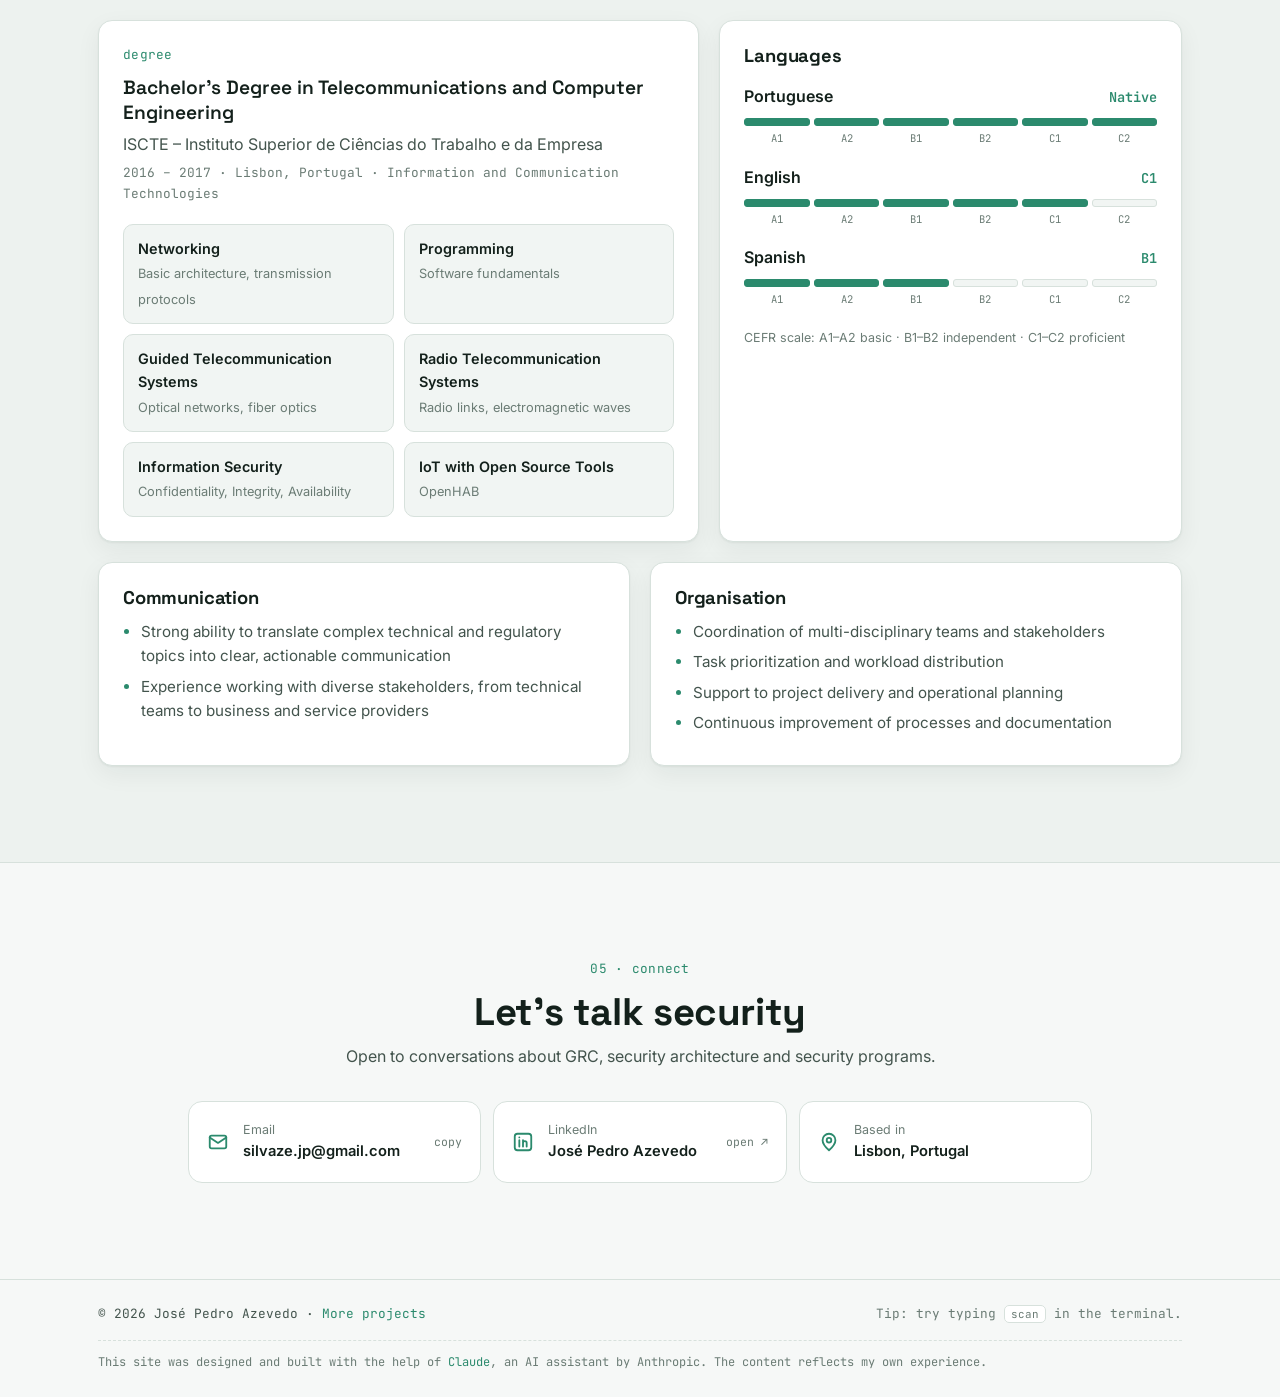
==== commit 53b619ec: "Add AI-assistance disclaimer; fix truncated contact details" ====
--- a/resume/index.html
+++ b/resume/index.html
@@ -197,6 +197,7 @@
     <div class="container footer-inner mono">
       <span>© <span id="year"></span> José Pedro Azevedo · <a href="../">More projects</a></span>
       <span class="muted">Tip: try typing <kbd>scan</kbd> in the terminal.</span>
+      <p class="footer-credit muted">This site was designed and built with the help of <a href="https://claude.com" target="_blank" rel="noopener">Claude</a>, an AI assistant by Anthropic. The content reflects my own experience.</p>
     </div>
   </footer>
 
--- a/resume/css/styles.css
+++ b/resume/css/styles.css
@@ -424,10 +424,10 @@
 .soft-grid li::marker { color: var(--accent); }
 
 /* ---------- Contact ---------- */
-.contact-inner { text-align: center; max-width: 820px; }
+.contact-inner { text-align: center; max-width: 960px; }
 .contact-inner .section-sub { margin-bottom: 32px; }
 .contact-actions { display: grid; gap: 12px; text-align: left; }
-@media (min-width: 760px) { .contact-actions { grid-template-columns: repeat(3, 1fr); } }
+@media (min-width: 960px) { .contact-actions { grid-template-columns: repeat(3, 1fr); } }
 .contact-card {
   display: flex; align-items: center; gap: 14px; padding: 18px; border-radius: var(--radius);
   background: var(--surface); border: 1px solid var(--border); color: var(--text); font: inherit; cursor: pointer; text-align: left;
@@ -439,12 +439,13 @@
 .contact-card > svg { width: 22px; height: 22px; color: var(--accent); }
 .contact-card > span:not(.contact-hint) { flex: 1; min-width: 0; }
 .contact-label { display: block; font-size: 0.78rem; color: var(--muted); }
-.contact-value { display: block; font-weight: 600; font-size: 0.92rem; overflow: hidden; text-overflow: ellipsis; white-space: nowrap; }
+.contact-value { display: block; font-weight: 600; font-size: 0.92rem; overflow-wrap: anywhere; }
 .contact-hint { font-size: 0.72rem; color: var(--muted); }
 
 /* ---------- Footer ---------- */
 .footer { border-top: 1px solid var(--border); padding: 24px 0; font-size: 0.8rem; color: var(--text-2); }
 .footer-inner { display: flex; justify-content: space-between; flex-wrap: wrap; gap: 8px; }
+.footer-credit { flex-basis: 100%; margin-top: 8px; padding-top: 12px; border-top: 1px dashed var(--border); font-size: 0.75rem; }
 
 /* ---------- Reveal ---------- */
 .reveal { opacity: 0; transform: translateY(16px); transition: opacity 0.6s ease, transform 0.6s ease; }
